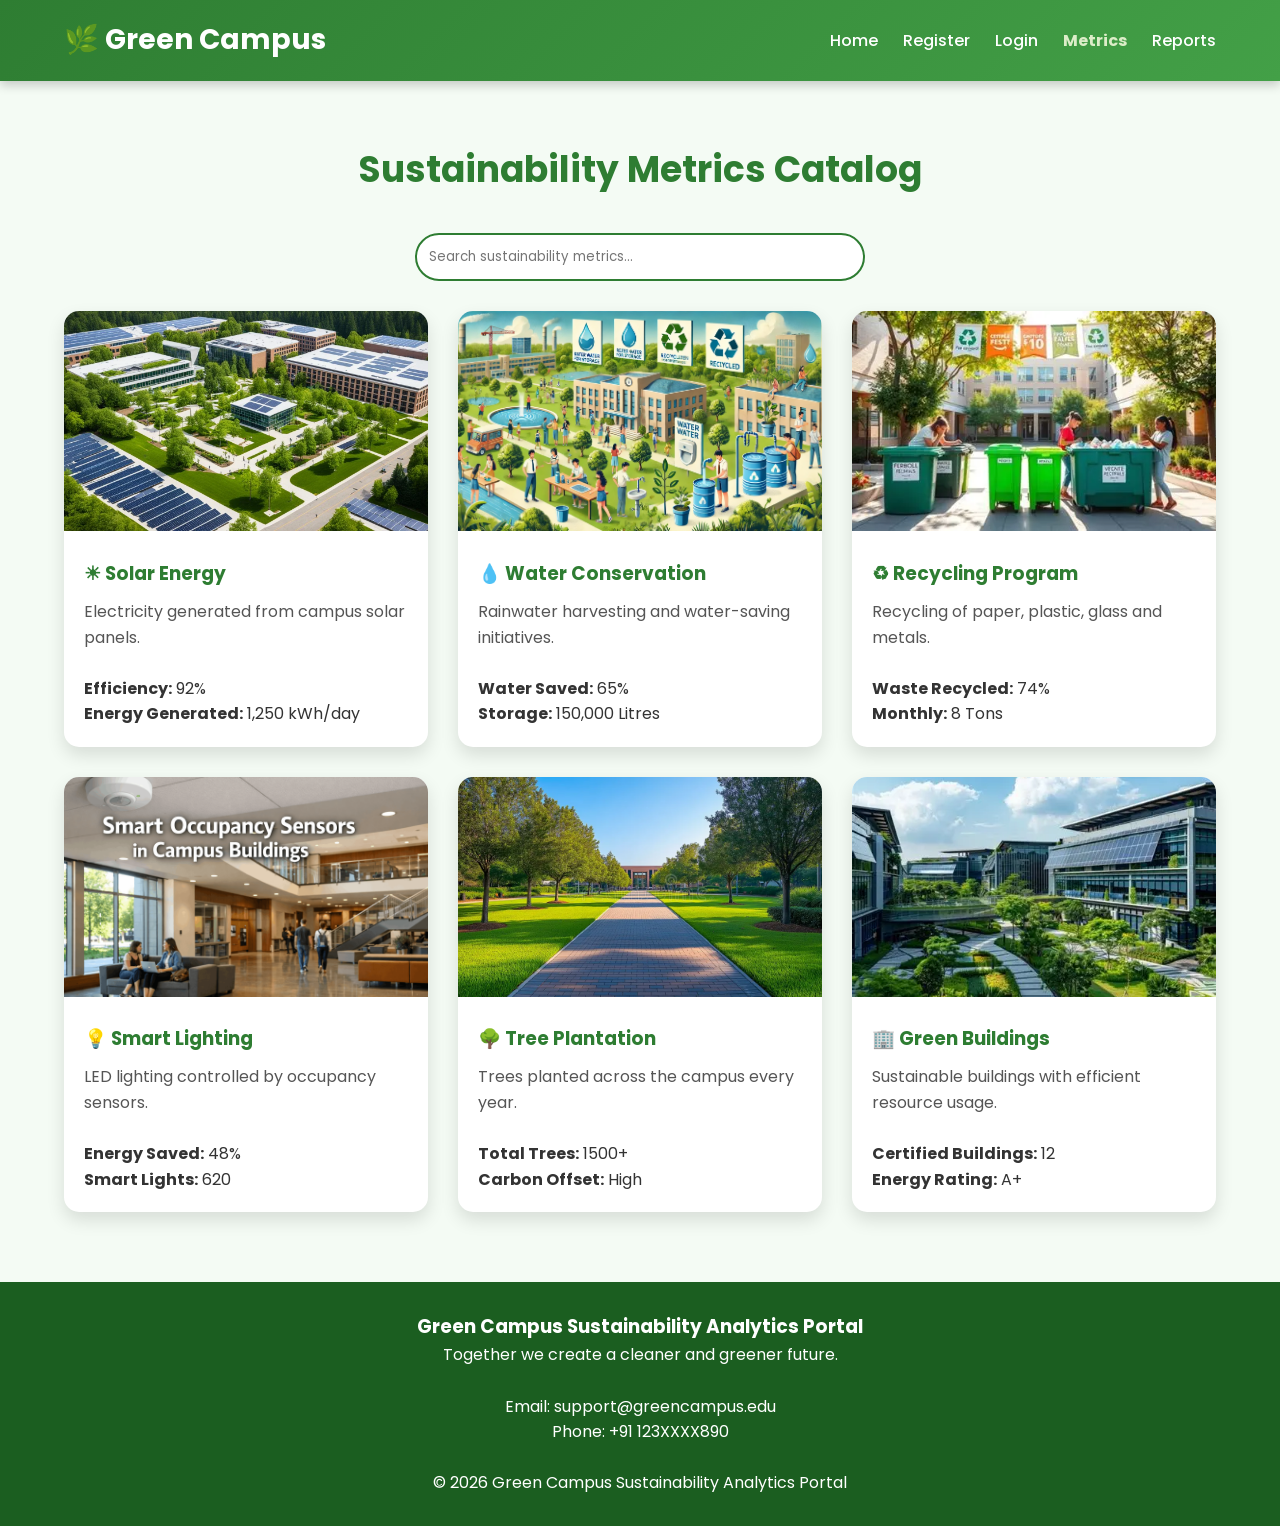
==== catalog.html @ 68a0eb74 "initial commit" ====
<!DOCTYPE html>
<html lang="en">

<head>
    <meta charset="UTF-8">
    <meta name="viewport" content="width=device-width, initial-scale=1.0">
    <title>Sustainability Metrics Catalog</title>

    <link rel="stylesheet" href="css/style.css">

    <link rel="preconnect" href="https://fonts.googleapis.com">
    <link href="https://fonts.googleapis.com/css2?family=Poppins:wght@300;400;500;600;700&display=swap"
        rel="stylesheet">
</head>

<body>

    <!-- Header -->

    <header>

        <nav class="navbar">

            <div class="logo">🌿 Green Campus</div>

            <ul class="nav-links">

                <li><a href="index.html">Home</a></li>
                <li><a href="register.html">Register</a></li>
                <li><a href="login.html">Login</a></li>
                <li><a href="catalog.html">Metrics</a></li>
                <li><a href="report.html">Reports</a></li>

            </ul>

        </nav>

    </header>

    <!-- Title -->

    <h2 class="section-title">
        Sustainability Metrics Catalog
    </h2>

    <!-- Search -->

    <div class="search-box">

        <input
            type="text"
            id="searchInput"
            placeholder="Search sustainability metrics...">

    </div>

    <!-- Catalog -->

    <section class="catalog-grid" id="catalog">

        <!-- Card 1 -->

        <div class="card">

            <img src="images/solar.webp" alt="Solar Energy">

            <div class="card-body">

                <h3>☀ Solar Energy</h3>

                <p>
                    Electricity generated from campus solar panels.
                </p>

                <br>

                <strong>Efficiency:</strong> 92%

                <br>

                <strong>Energy Generated:</strong> 1,250 kWh/day

            </div>

        </div>

        <!-- Card 2 -->

        <div class="card">

            <img src="images/water.jpeg" alt="Water Conservation">

            <div class="card-body">

                <h3>💧 Water Conservation</h3>

                <p>
                    Rainwater harvesting and water-saving initiatives.
                </p>

                <br>

                <strong>Water Saved:</strong> 65%

                <br>

                <strong>Storage:</strong> 150,000 Litres

            </div>

        </div>

        <!-- Card 3 -->

        <div class="card">

            <img src="images/recycling.webp" alt="Recycling">

            <div class="card-body">

                <h3>♻ Recycling Program</h3>

                <p>
                    Recycling of paper, plastic, glass and metals.
                </p>

                <br>

                <strong>Waste Recycled:</strong> 74%

                <br>

                <strong>Monthly:</strong> 8 Tons

            </div>

        </div>

        <!-- Card 4 -->

        <div class="card">

            <img src="images/lighting.png" alt="Smart Lighting">

            <div class="card-body">

                <h3>💡 Smart Lighting</h3>

                <p>
                    LED lighting controlled by occupancy sensors.
                </p>

                <br>

                <strong>Energy Saved:</strong> 48%

                <br>

                <strong>Smart Lights:</strong> 620

            </div>

        </div>

        <!-- Card 5 -->

        <div class="card">

            <img src="images/trees.webp" alt="Tree Plantation">

            <div class="card-body">

                <h3>🌳 Tree Plantation</h3>

                <p>
                    Trees planted across the campus every year.
                </p>

                <br>

                <strong>Total Trees:</strong> 1500+

                <br>

                <strong>Carbon Offset:</strong> High

            </div>

        </div>

        <!-- Card 6 -->

        <div class="card">

            <img src="images/campus.webp" alt="Green Buildings">

            <div class="card-body">

                <h3>🏢 Green Buildings</h3>

                <p>
                    Sustainable buildings with efficient resource usage.
                </p>

                <br>

                <strong>Certified Buildings:</strong> 12

                <br>

                <strong>Energy Rating:</strong> A+

            </div>

        </div>

    </section>

    <!-- Footer -->

    <footer>

        <h3>Green Campus Sustainability Analytics Portal</h3>

        <p>
            Together we create a cleaner and greener future.
        </p>

        <br>

        <p>Email: support@greencampus.edu</p>

        <p>Phone: +91 123XXXX890</p>

        <br>

        <p>
            © 2026 Green Campus Sustainability Analytics Portal
        </p>

    </footer>

    <script src="js/script.js"></script>

</body>

</html>
---- css/style.css ----
/* ===============================
   Green Campus Sustainability Portal
   Global Styles
================================= */

* {
    margin: 0;
    padding: 0;
    box-sizing: border-box;
    font-family: "Poppins", sans-serif;
    scroll-behavior: smooth;
}

body {
    background: #f4fbf4;
    color: #333;
    line-height: 1.6;
}

/* ===============================
   Navigation Bar
================================= */

header {
    background: linear-gradient(135deg, #2e7d32, #43a047);
    color: white;
    position: sticky;
    top: 0;
    z-index: 1000;
    box-shadow: 0 4px 10px rgba(0,0,0,0.2);
}

.navbar {
    width: 90%;
    margin: auto;
    display: flex;
    justify-content: space-between;
    align-items: center;
    padding: 18px 0;
}

.logo {
    font-size: 28px;
    font-weight: bold;
}

.nav-links {
    display: flex;
    list-style: none;
}

.nav-links li {
    margin-left: 25px;
}

.nav-links a {
    color: white;
    text-decoration: none;
    font-weight: 500;
    transition: .3s;
}

.nav-links a:hover {
    color: #dcedc8;
}

/* ===============================
   Hero Section
================================= */

.hero {
    height: 90vh;
    background: linear-gradient(rgba(0,0,0,.45),
            rgba(0,0,0,.45)),
        url("../images/campus.webp") center/cover;
    display: flex;
    justify-content: center;
    align-items: center;
    text-align: center;
    color: white;
}

.hero-content h1 {
    font-size: 55px;
    margin-bottom: 20px;
}

.hero-content p {
    font-size: 22px;
    margin-bottom: 30px;
}

.btn {
    background: #66bb6a;
    color: white;
    padding: 15px 35px;
    text-decoration: none;
    border-radius: 30px;
    transition: .4s;
    display: inline-block;
}

.btn:hover {
    background: #2e7d32;
    transform: translateY(-5px);
}

/* ===============================
   Section Title
================================= */

.section-title {
    text-align: center;
    margin: 60px 0 35px;
    font-size: 36px;
    color: #2e7d32;
}

/* ===============================
   Feature Cards
================================= */

.features {
    width: 90%;
    margin: auto;
    display: grid;
    grid-template-columns: repeat(auto-fit,minmax(250px,1fr));
    gap: 25px;
    margin-bottom: 70px;
}

.card {
    background: white;
    border-radius: 15px;
    overflow: hidden;
    transition: .4s;
    box-shadow: 0 8px 18px rgba(0,0,0,.12);
}

.card:hover {
    transform: translateY(-10px);
}

.card img {
    width: 100%;
    height: 220px;
    object-fit: cover;
}

.card-body {
    padding: 20px;
}

.card-body h3 {
    color: #2e7d32;
    margin-bottom: 10px;
}

.card-body p {
    color: #555;
}

/* ===============================
   Forms
================================= */

.form-container {
    width: 420px;
    max-width: 90%;
    margin: 50px auto;
    background: rgba(255,255,255,.95);
    padding: 35px;
    border-radius: 18px;
    box-shadow: 0 8px 25px rgba(0,0,0,.15);
}

.form-container h2 {
    text-align: center;
    margin-bottom: 25px;
    color: #2e7d32;
}

.form-group {
    margin-bottom: 18px;
}

.form-group label {
    display: block;
    margin-bottom: 6px;
}

.form-group input,
.form-group select {
    width: 100%;
    padding: 12px;
    border-radius: 8px;
    border: 1px solid #bbb;
    outline: none;
}

.form-group input:focus,
.form-group select:focus {
    border-color: #43a047;
}

.form-btn {
    width: 100%;
    padding: 13px;
    border: none;
    background: #2e7d32;
    color: white;
    border-radius: 8px;
    cursor: pointer;
    font-size: 16px;
    transition: .3s;
}

.form-btn:hover {
    background: #1b5e20;
}

/* ===============================
   Search Box
================================= */

.search-box {
    width: 90%;
    margin: 30px auto;
    text-align: center;
}

.search-box input {
    width: 100%;
    max-width: 450px;
    padding: 12px;
    border: 2px solid #2e7d32;
    border-radius: 25px;
    outline: none;
}

/* ===============================
   Catalog Grid
================================= */

.catalog-grid {
    width: 90%;
    margin: auto;
    display: grid;
    grid-template-columns: repeat(auto-fit,minmax(280px,1fr));
    gap: 30px;
    margin-bottom: 70px;
}

/* ===============================
   Dashboard
================================= */

.dashboard {
    width: 90%;
    margin: auto;
    display: grid;
    grid-template-columns: repeat(auto-fit,minmax(250px,1fr));
    gap: 25px;
}

.dashboard-card {
    background: white;
    padding: 25px;
    border-radius: 15px;
    box-shadow: 0 5px 15px rgba(0,0,0,.15);
    text-align: center;
}

.dashboard-card h3 {
    color: #2e7d32;
    margin-bottom: 15px;
}

.progress {
    width: 100%;
    height: 18px;
    background: #ddd;
    border-radius: 10px;
    overflow: hidden;
    margin-top: 15px;
}

.progress span {
    display: block;
    height: 100%;
    background: linear-gradient(90deg,#2e7d32,#81c784);
}

/* ===============================
   Footer
================================= */

footer {
    margin-top: 70px;
    background: #1b5e20;
    color: white;
    text-align: center;
    padding: 30px;
}

/* ===============================
   Responsive Design
================================= */

@media(max-width:768px){

    .navbar{
        flex-direction:column;
    }

    .nav-links{
        flex-direction:column;
        margin-top:15px;
        text-align:center;
    }

    .nav-links li{
        margin:10px 0;
    }

    .hero-content h1{
        font-size:36px;
    }

    .hero-content p{
        font-size:18px;
    }

    .section-title{
        font-size:28px;
    }
}
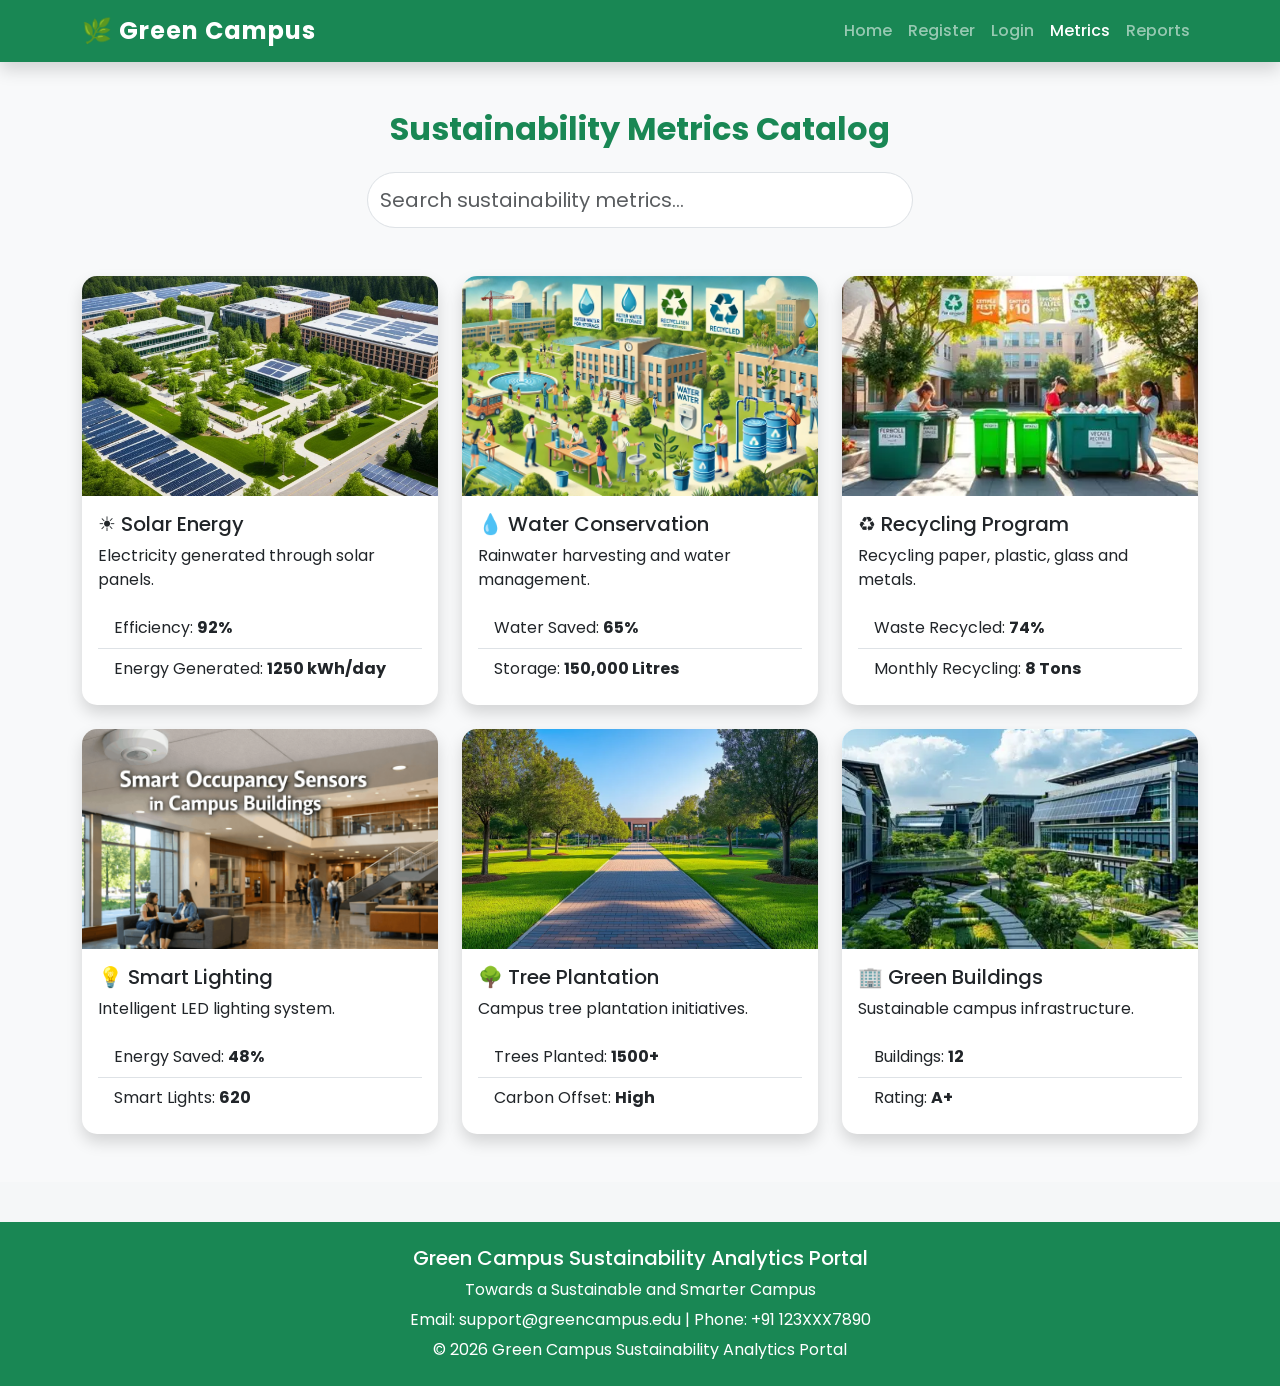
==== commit b45fd4b4: "Week-2" ====
--- a/catalog.html
+++ b/catalog.html
@@ -6,240 +6,357 @@
     <meta name="viewport" content="width=device-width, initial-scale=1.0">
     <title>Sustainability Metrics Catalog</title>
 
-    <link rel="stylesheet" href="css/style.css">
-
-    <link rel="preconnect" href="https://fonts.googleapis.com">
+    <!-- Bootstrap CSS -->
+    <link href="https://cdn.jsdelivr.net/npm/bootstrap@5.3.3/dist/css/bootstrap.min.css" rel="stylesheet">
+
+    <!-- Google Font -->
     <link href="https://fonts.googleapis.com/css2?family=Poppins:wght@300;400;500;600;700&display=swap"
         rel="stylesheet">
+
+    <!-- Custom CSS -->
+    <link rel="stylesheet" href="css/style.css">
 </head>
 
 <body>
 
-    <!-- Header -->
-
-    <header>
-
-        <nav class="navbar">
-
-            <div class="logo">🌿 Green Campus</div>
-
-            <ul class="nav-links">
-
-                <li><a href="index.html">Home</a></li>
-                <li><a href="register.html">Register</a></li>
-                <li><a href="login.html">Login</a></li>
-                <li><a href="catalog.html">Metrics</a></li>
-                <li><a href="report.html">Reports</a></li>
-
-            </ul>
-
-        </nav>
-
-    </header>
-
-    <!-- Title -->
-
-    <h2 class="section-title">
-        Sustainability Metrics Catalog
-    </h2>
-
-    <!-- Search -->
-
-    <div class="search-box">
-
-        <input
-            type="text"
-            id="searchInput"
-            placeholder="Search sustainability metrics...">
-
-    </div>
-
-    <!-- Catalog -->
-
-    <section class="catalog-grid" id="catalog">
-
-        <!-- Card 1 -->
-
-        <div class="card">
-
-            <img src="images/solar.webp" alt="Solar Energy">
-
-            <div class="card-body">
-
-                <h3>☀ Solar Energy</h3>
-
-                <p>
-                    Electricity generated from campus solar panels.
-                </p>
-
-                <br>
-
-                <strong>Efficiency:</strong> 92%
-
-                <br>
-
-                <strong>Energy Generated:</strong> 1,250 kWh/day
+    <!-- Navbar -->
+    <nav class="navbar navbar-expand-lg navbar-dark bg-success sticky-top shadow">
+
+        <div class="container">
+
+            <a class="navbar-brand fw-bold" href="index.html">
+                🌿 Green Campus
+            </a>
+
+            <button class="navbar-toggler"
+                    type="button"
+                    data-bs-toggle="collapse"
+                    data-bs-target="#navbarNav">
+
+                <span class="navbar-toggler-icon"></span>
+
+            </button>
+
+            <div class="collapse navbar-collapse" id="navbarNav">
+
+                <ul class="navbar-nav ms-auto">
+
+                    <li class="nav-item">
+                        <a class="nav-link" href="index.html">Home</a>
+                    </li>
+
+                    <li class="nav-item">
+                        <a class="nav-link" href="register.html">Register</a>
+                    </li>
+
+                    <li class="nav-item">
+                        <a class="nav-link" href="login.html">Login</a>
+                    </li>
+
+                    <li class="nav-item">
+                        <a class="nav-link active" href="catalog.html">Metrics</a>
+                    </li>
+
+                    <li class="nav-item">
+                        <a class="nav-link" href="report.html">Reports</a>
+                    </li>
+
+                </ul>
 
             </div>
 
         </div>
 
-        <!-- Card 2 -->
-
-        <div class="card">
-
-            <img src="images/water.jpeg" alt="Water Conservation">
-
-            <div class="card-body">
-
-                <h3>💧 Water Conservation</h3>
-
-                <p>
-                    Rainwater harvesting and water-saving initiatives.
-                </p>
-
-                <br>
-
-                <strong>Water Saved:</strong> 65%
-
-                <br>
-
-                <strong>Storage:</strong> 150,000 Litres
+    </nav>
+
+    <!-- Page Title -->
+
+    <section class="py-5 bg-light">
+
+        <div class="container">
+
+            <h2 class="text-center text-success fw-bold mb-4">
+                Sustainability Metrics Catalog
+            </h2>
+
+            <!-- Search -->
+
+            <div class="row justify-content-center mb-5">
+
+                <div class="col-lg-6">
+
+                    <input
+                        type="text"
+                        id="searchInput"
+                        class="form-control form-control-lg"
+                        placeholder="Search sustainability metrics...">
+
+                </div>
 
             </div>
 
+            <!-- Catalog -->
+
+            <div class="row g-4 catalog-grid">
+
+                <!-- Card 1 -->
+
+                <div class="col-md-6 col-lg-4 card-item">
+
+                    <div class="card h-100 shadow border-0">
+
+                        <img src="images/solar.webp"
+                             class="card-img-top"
+                             alt="Solar Energy">
+
+                        <div class="card-body">
+
+                            <h5 class="card-title">
+                                ☀ Solar Energy
+                            </h5>
+
+                            <p class="card-text">
+                                Electricity generated through solar panels.
+                            </p>
+
+                            <ul class="list-group list-group-flush">
+
+                                <li class="list-group-item">
+                                    Efficiency: <strong>92%</strong>
+                                </li>
+
+                                <li class="list-group-item">
+                                    Energy Generated: <strong>1250 kWh/day</strong>
+                                </li>
+
+                            </ul>
+
+                        </div>
+
+                    </div>
+
+                </div>
+
+                <!-- Card 2 -->
+
+                <div class="col-md-6 col-lg-4 card-item">
+
+                    <div class="card h-100 shadow border-0">
+
+                        <img src="images/water.jpeg"
+                             class="card-img-top"
+                             alt="Water">
+
+                        <div class="card-body">
+
+                            <h5 class="card-title">
+                                💧 Water Conservation
+                            </h5>
+
+                            <p class="card-text">
+                                Rainwater harvesting and water management.
+                            </p>
+
+                            <ul class="list-group list-group-flush">
+
+                                <li class="list-group-item">
+                                    Water Saved: <strong>65%</strong>
+                                </li>
+
+                                <li class="list-group-item">
+                                    Storage: <strong>150,000 Litres</strong>
+                                </li>
+
+                            </ul>
+
+                        </div>
+
+                    </div>
+
+                </div>
+
+                <!-- Card 3 -->
+
+                <div class="col-md-6 col-lg-4 card-item">
+
+                    <div class="card h-100 shadow border-0">
+
+                        <img src="images/recycling.webp"
+                             class="card-img-top"
+                             alt="Recycling">
+
+                        <div class="card-body">
+
+                            <h5 class="card-title">
+                                ♻ Recycling Program
+                            </h5>
+
+                            <p class="card-text">
+                                Recycling paper, plastic, glass and metals.
+                            </p>
+
+                            <ul class="list-group list-group-flush">
+
+                                <li class="list-group-item">
+                                    Waste Recycled: <strong>74%</strong>
+                                </li>
+
+                                <li class="list-group-item">
+                                    Monthly Recycling: <strong>8 Tons</strong>
+                                </li>
+
+                            </ul>
+
+                        </div>
+
+                    </div>
+
+                </div>
+
+                <!-- Card 4 -->
+
+                <div class="col-md-6 col-lg-4 card-item">
+
+                    <div class="card h-100 shadow border-0">
+
+                        <img src="images/lighting.png"
+                             class="card-img-top"
+                             alt="Lighting">
+
+                        <div class="card-body">
+
+                            <h5 class="card-title">
+                                💡 Smart Lighting
+                            </h5>
+
+                            <p class="card-text">
+                                Intelligent LED lighting system.
+                            </p>
+
+                            <ul class="list-group list-group-flush">
+
+                                <li class="list-group-item">
+                                    Energy Saved: <strong>48%</strong>
+                                </li>
+
+                                <li class="list-group-item">
+                                    Smart Lights: <strong>620</strong>
+                                </li>
+
+                            </ul>
+
+                        </div>
+
+                    </div>
+
+                </div>
+
+                <!-- Card 5 -->
+
+                <div class="col-md-6 col-lg-4 card-item">
+
+                    <div class="card h-100 shadow border-0">
+
+                        <img src="images/trees.webp"
+                             class="card-img-top"
+                             alt="Trees">
+
+                        <div class="card-body">
+
+                            <h5 class="card-title">
+                                🌳 Tree Plantation
+                            </h5>
+
+                            <p class="card-text">
+                                Campus tree plantation initiatives.
+                            </p>
+
+                            <ul class="list-group list-group-flush">
+
+                                <li class="list-group-item">
+                                    Trees Planted: <strong>1500+</strong>
+                                </li>
+
+                                <li class="list-group-item">
+                                    Carbon Offset: <strong>High</strong>
+                                </li>
+
+                            </ul>
+
+                        </div>
+
+                    </div>
+
+                </div>
+
+                <!-- Card 6 -->
+
+                <div class="col-md-6 col-lg-4 card-item">
+
+                    <div class="card h-100 shadow border-0">
+
+                        <img src="images/campus.webp"
+                             class="card-img-top"
+                             alt="Buildings">
+
+                        <div class="card-body">
+
+                            <h5 class="card-title">
+                                🏢 Green Buildings
+                            </h5>
+
+                            <p class="card-text">
+                                Sustainable campus infrastructure.
+                            </p>
+
+                            <ul class="list-group list-group-flush">
+
+                                <li class="list-group-item">
+                                    Buildings: <strong>12</strong>
+                                </li>
+
+                                <li class="list-group-item">
+                                    Rating: <strong>A+</strong>
+                                </li>
+
+                            </ul>
+
+                        </div>
+
+                    </div>
+
+                </div>
+
+            </div>
+
         </div>
 
-        <!-- Card 3 -->
-
-        <div class="card">
-
-            <img src="images/recycling.webp" alt="Recycling">
-
-            <div class="card-body">
-
-                <h3>♻ Recycling Program</h3>
-
-                <p>
-                    Recycling of paper, plastic, glass and metals.
-                </p>
-
-                <br>
-
-                <strong>Waste Recycled:</strong> 74%
-
-                <br>
-
-                <strong>Monthly:</strong> 8 Tons
-
-            </div>
+    </section>
+
+    <!-- Footer -->
+
+    <footer class="bg-success text-white text-center py-4">
+
+        <div class="container">
+
+            <h5>Green Campus Sustainability Analytics Portal</h5>
+
+            <p>Towards a Sustainable and Smarter Campus</p>
+
+            <p>Email: support@greencampus.edu | Phone: +91 123XXX7890</p>
+
+            <p class="mb-0">
+                © 2026 Green Campus Sustainability Analytics Portal
+            </p>
 
         </div>
 
-        <!-- Card 4 -->
-
-        <div class="card">
-
-            <img src="images/lighting.png" alt="Smart Lighting">
-
-            <div class="card-body">
-
-                <h3>💡 Smart Lighting</h3>
-
-                <p>
-                    LED lighting controlled by occupancy sensors.
-                </p>
-
-                <br>
-
-                <strong>Energy Saved:</strong> 48%
-
-                <br>
-
-                <strong>Smart Lights:</strong> 620
-
-            </div>
-
-        </div>
-
-        <!-- Card 5 -->
-
-        <div class="card">
-
-            <img src="images/trees.webp" alt="Tree Plantation">
-
-            <div class="card-body">
-
-                <h3>🌳 Tree Plantation</h3>
-
-                <p>
-                    Trees planted across the campus every year.
-                </p>
-
-                <br>
-
-                <strong>Total Trees:</strong> 1500+
-
-                <br>
-
-                <strong>Carbon Offset:</strong> High
-
-            </div>
-
-        </div>
-
-        <!-- Card 6 -->
-
-        <div class="card">
-
-            <img src="images/campus.webp" alt="Green Buildings">
-
-            <div class="card-body">
-
-                <h3>🏢 Green Buildings</h3>
-
-                <p>
-                    Sustainable buildings with efficient resource usage.
-                </p>
-
-                <br>
-
-                <strong>Certified Buildings:</strong> 12
-
-                <br>
-
-                <strong>Energy Rating:</strong> A+
-
-            </div>
-
-        </div>
-
-    </section>
-
-    <!-- Footer -->
-
-    <footer>
-
-        <h3>Green Campus Sustainability Analytics Portal</h3>
-
-        <p>
-            Together we create a cleaner and greener future.
-        </p>
-
-        <br>
-
-        <p>Email: support@greencampus.edu</p>
-
-        <p>Phone: +91 123XXXX890</p>
-
-        <br>
-
-        <p>
-            © 2026 Green Campus Sustainability Analytics Portal
-        </p>
-
     </footer>
 
+    <!-- Bootstrap JS -->
+
+    <script src="https://cdn.jsdelivr.net/npm/bootstrap@5.3.3/dist/js/bootstrap.bundle.min.js"></script>
+
     <script src="js/script.js"></script>
 
 </body>
